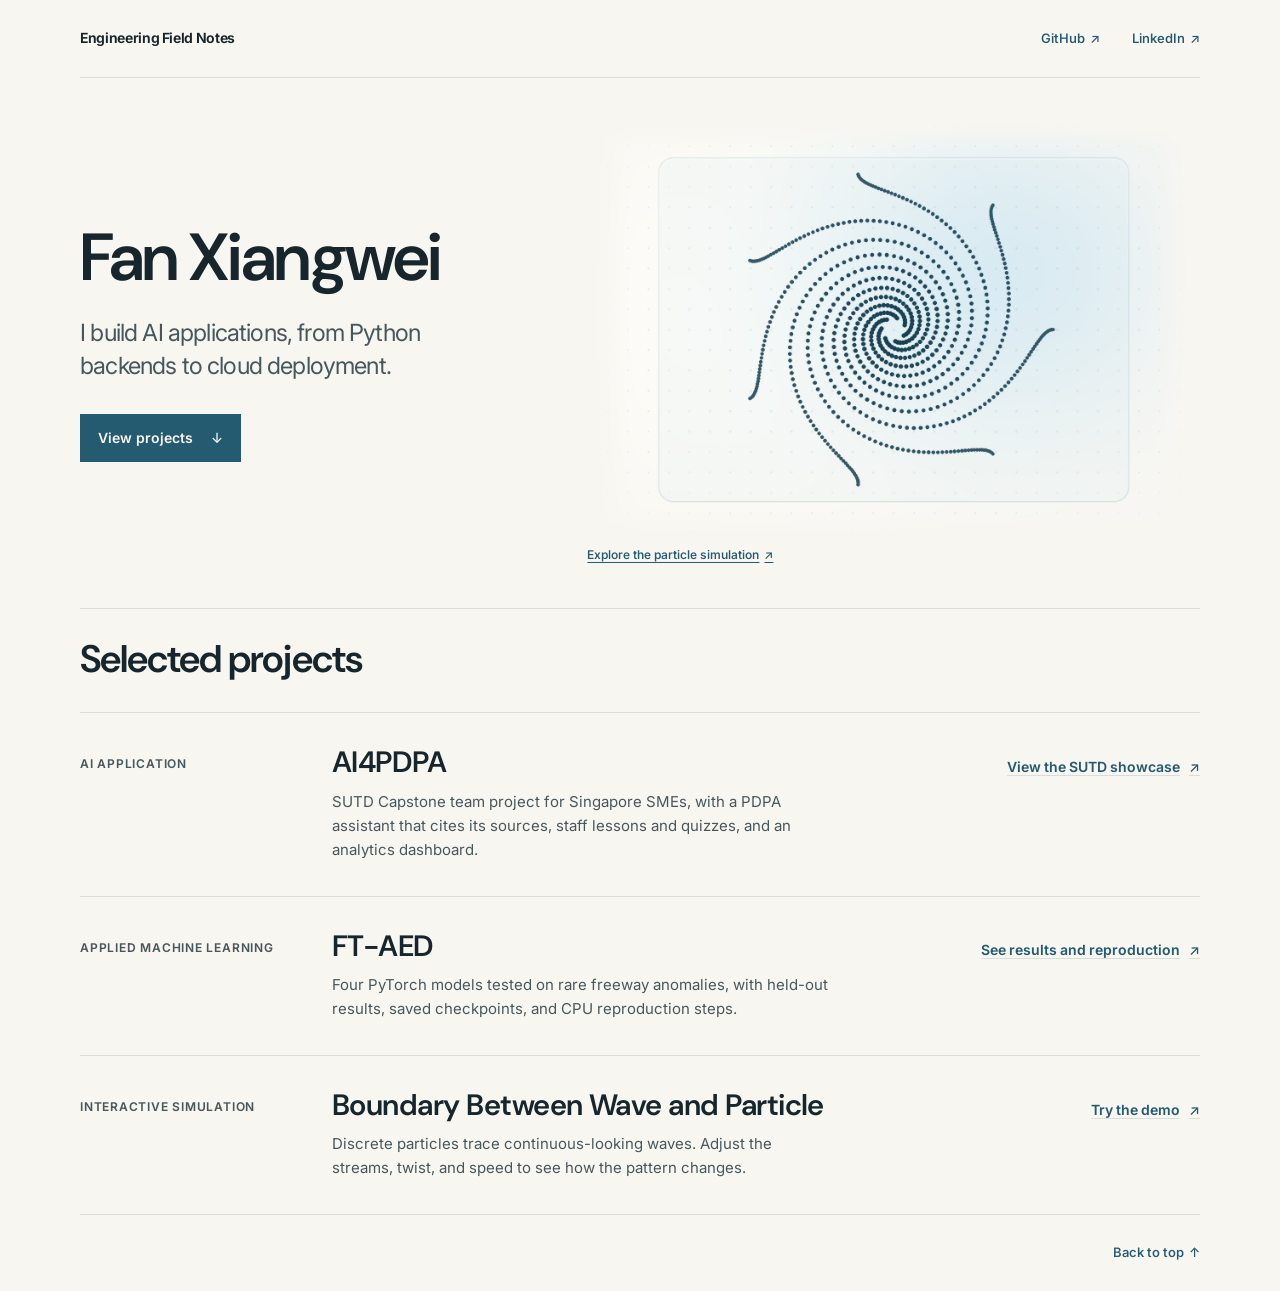
==== index.html @ f74d049d "Publish portfolio v1" ====
<!doctype html>
<html lang="en">
<head>
  <meta charset="utf-8">
  <meta name="viewport" content="width=device-width, initial-scale=1">
  <meta name="description" content="Engineering portfolio of Fan Xiangwei.">
  <title>Fan Xiangwei | Engineering Field Notes</title>
  <link rel="stylesheet" href="styles.css">
  <link rel="stylesheet" href="concept-a.css">
</head>
<body id="top">
  <header class="masthead wrap">
    <p class="imprint">Engineering Field Notes</p>
    <nav class="profile-links" aria-label="Profiles">
      <a href="https://github.com/XavierFan0413">GitHub <span class="arrow" aria-hidden="true">↗</span></a>
      <a href="https://sg.linkedin.com/in/fanxiangwei">LinkedIn <span class="arrow" aria-hidden="true">↗</span></a>
    </nav>
  </header>

  <main>
    <section class="hero hero--split wrap" aria-labelledby="name">
      <div class="intro">
        <h1 id="name">Fan Xiangwei</h1>
        <p>I build AI applications, from Python backends to cloud deployment.</p>
        <a class="project-button" href="#projects">View projects <span class="arrow" aria-hidden="true">↓</span></a>
      </div>
      <figure class="particle-figure">
        <img src="assets/particle-acrylic-flat.webp" width="1440" height="996" alt="Seven dark particle streams form a spiral across a clear acrylic surface, with a faint dot lattice behind it.">
        <figcaption>
          <a href="https://xavierfan0413.github.io/boundary-wave-particle-demo/web/index.html">Explore the particle simulation <span class="arrow" aria-hidden="true">↗</span></a>
        </figcaption>
      </figure>
    </section>

    <section class="projects wrap" id="projects" aria-labelledby="projects-heading" tabindex="-1">
      <h2 id="projects-heading">Selected projects</h2>
      <article class="project-row">
        <p class="project-type">AI application</p>
        <div class="project-details">
          <h3>AI4PDPA</h3>
          <p>SUTD Capstone team project for Singapore SMEs, with a PDPA assistant that cites its sources, staff lessons and quizzes, and an analytics dashboard.</p>
        </div>
        <a class="project-action" href="https://capstoneshowcase.sutd.edu.sg/project/proj-07-asiacloud-ai4pdpa/">View the SUTD showcase <span class="arrow" aria-hidden="true">↗</span></a>
      </article>
      <article class="project-row">
        <p class="project-type">Applied machine learning</p>
        <div class="project-details">
          <h3>FT-AED</h3>
          <p>Four PyTorch models tested on rare freeway anomalies, with held-out results, saved checkpoints, and CPU reproduction steps.</p>
        </div>
        <a class="project-action" href="https://github.com/XavierFan0413/ft-aed-dl-project#held-out-test-results">See results and reproduction <span class="arrow" aria-hidden="true">↗</span></a>
      </article>
      <article class="project-row">
        <p class="project-type">Interactive simulation</p>
        <div class="project-details">
          <h3>Boundary Between Wave and Particle</h3>
          <p>Discrete particles trace continuous-looking waves. Adjust the streams, twist, and speed to see how the pattern changes.</p>
        </div>
        <a class="project-action" href="https://xavierfan0413.github.io/boundary-wave-particle-demo/web/index.html">Try the demo <span class="arrow" aria-hidden="true">↗</span></a>
      </article>
    </section>
  </main>

  <footer class="site-footer wrap">
    <a href="#top">Back to top <span class="arrow" aria-hidden="true">↑</span></a>
  </footer>
</body>
</html>
---- styles.css ----
@font-face {
  font-family: Inter;
  src: url("assets/inter.ttf") format("truetype");
  font-weight: 100 900;
  font-display: swap;
}

:root {
  color-scheme: light;
  --paper: #F8F6F1;
  --ink: #17262C;
  --muted: #47585D;
  --lake: #245B70;
  --line: #D8DFDA;
  --display: var(--body);
  --body: Inter, system-ui, sans-serif;
  --gutter: clamp(24px, 6.25vw, 104px);
  scroll-behavior: smooth;
}

*, *::before, *::after { box-sizing: border-box; }
body { margin: 0; background: var(--paper); color: var(--ink); font: 16px/1.6 var(--body); }
h1, h2, h3, p, figure { margin: 0; }
h1, h2, h3 { font: 400 1em/1 var(--display); }
a { color: var(--lake); text-underline-offset: 0.22em; }
a:focus-visible { outline: 2px solid var(--lake); outline-offset: 5px; }

.wrap { width: min(1220px, calc(100% - 2 * var(--gutter))); margin-inline: auto; }
.masthead, .site-footer { display: flex; align-items: center; justify-content: space-between; gap: 16px; }
.masthead { min-height: 78px; border-bottom: 1px solid var(--line); }
.imprint { font-size: 14px; font-weight: 650; letter-spacing: -0.025em; }
.profile-links { display: flex; gap: clamp(14px, 3vw, 32px); }
.profile-links a, .site-footer a { display: inline-flex; align-items: center; gap: 5px; min-height: 44px; font-size: 13px; font-weight: 550; text-decoration: none; }
.profile-links a:hover, .site-footer a:hover { text-decoration: underline; }
.arrow { display: inline-block; font-weight: 500; transition: transform 180ms ease; }
a:hover .arrow { transform: translate(2px, -2px); }

.hero { padding-block: clamp(74px, 7vw, 104px) clamp(80px, 7.2vw, 108px); }
.hero--split { display: grid; grid-template-columns: minmax(0, 1fr) minmax(0, 1.16fr); align-items: center; gap: clamp(34px, 4.4vw, 64px); }
.hero h1 { font-size: clamp(72px, 7.65vw, 110px); line-height: 0.93; letter-spacing: -0.035em; }
.hero p { max-width: 27ch; margin-top: 24px; color: var(--muted); font-size: clamp(21px, 1.85vw, 26px); line-height: 1.38; letter-spacing: -0.035em; text-wrap: pretty; }
.intro { animation: arrive 480ms ease-out both; }
.project-button { display: inline-flex; align-items: center; gap: 18px; min-height: 48px; margin-top: 32px; padding: 10px 17px; border: 1px solid var(--lake); color: var(--paper); background: var(--lake); font-size: 14px; font-weight: 600; text-decoration: none; transition: color 180ms ease, background-color 180ms ease; }
.project-button:hover { color: var(--lake); background-color: var(--paper); }
.project-button:hover .arrow { transform: translateY(3px); }

.particle-figure { min-width: 0; }
.particle-figure img { display: block; width: 100%; height: auto; background: var(--ink); }
.particle-figure figcaption { display: flex; justify-content: space-between; flex-wrap: wrap; gap: 2px 12px; padding-top: 10px; color: var(--muted); font-size: 12px; line-height: 1.5; }

.projects { border-top: 1px solid var(--line); scroll-margin-top: 24px; }
.projects h2 { padding-block: 28px 31px; font-size: clamp(42px, 4vw, 58px); letter-spacing: -0.025em; }
.project-row { display: grid; grid-template-columns: minmax(150px, 1fr) minmax(0, 2.6fr) minmax(185px, 1.2fr); align-items: start; gap: 24px 32px; border-top: 1px solid var(--line); padding-block: 32px 34px; }
.project-type { padding-top: 9px; color: var(--muted); font-size: 12px; font-weight: 620; letter-spacing: 0.065em; text-transform: uppercase; }
.project-details h3 { font-size: clamp(32px, 3.4vw, 47px); letter-spacing: -0.018em; text-wrap: balance; }
.project-details p { max-width: 56ch; margin-top: 10px; color: var(--muted); font-size: 15px; line-height: 1.6; }
.project-action { display: inline-flex; align-items: center; justify-self: end; gap: 9px; min-height: 44px; font-size: 14px; font-weight: 620; text-decoration-color: var(--line); }
.project-action:hover { text-decoration-color: currentColor; }
.site-footer { justify-content: flex-end; min-height: 77px; border-top: 1px solid var(--line); }
.site-footer a:hover .arrow { transform: translateY(-3px); }


@keyframes arrive {
  from { opacity: 0; transform: translateY(7px); }
  to { opacity: 1; transform: translateY(0); }
}

@media (max-width: 900px) {
  .hero--split { grid-template-columns: 1fr; max-width: 665px; }
  .hero { padding-block: 65px 66px; }
  .project-row { grid-template-columns: minmax(0, 1fr) auto; column-gap: 24px; row-gap: 6px; }
  .project-type { grid-column: 1 / -1; padding-top: 0; }
}

@media (max-width: 540px) {
  .masthead { min-height: 60px; }
  .imprint { font-size: 13px; }
  .profile-links a { font-size: 12px; }
  .profile-links .arrow { display: none; }
  .hero { padding-block: 54px 58px; }
  .hero h1 { font-size: clamp(58px, 18vw, 76px); }
  .hero p { margin-top: 18px; }
  .project-button { margin-top: 23px; }
  .hero--split { gap: 35px; }
  .projects h2 { padding-block: 23px; }
  .project-row { grid-template-columns: minmax(0, 1fr); row-gap: 8px; padding-block: 24px 20px; }
  .project-details h3 { text-wrap: pretty; }
  .project-details p { margin-top: 8px; }
  .project-action { justify-self: start; }
  .site-footer { min-height: 64px; }
}

@media (prefers-reduced-motion: reduce) {
  :root { scroll-behavior: auto; }
  *, *::before, *::after { animation: none !important; transition: none !important; }
}
---- concept-a.css ----
@font-face {
  font-family: "DM Sans";
  src: url("assets/dm-sans.ttf") format("truetype");
  font-weight: 100 1000;
  font-display: swap;
}

:root {
  --display: "DM Sans", var(--body);
}

h1, h2, h3 {
  font-weight: 600;
}

.hero--split {
  padding-block: clamp(30px, 3.1vw, 46px) clamp(32px, 3.2vw, 48px);
  grid-template-columns: minmax(0, 0.87fr) minmax(0, 1.13fr);
  column-gap: clamp(24px, 2.8vw, 42px);
}

.hero .particle-figure img {
  background: var(--paper);
}

.hero .particle-figure figcaption {
  padding-top: 2px;
}

.hero .particle-figure a {
  display: inline-flex;
  align-items: center;
  gap: 5px;
  min-height: 24px;
  font-weight: 550;
}

.hero h1 {
  font-size: clamp(46px, 5.2vw, 76px);
  line-height: 1.06;
  letter-spacing: -0.027em;
  text-wrap: balance;
}

.projects h2 {
  font-size: clamp(32px, 3vw, 44px);
  line-height: 1.15;
}

.project-details h3 {
  font-size: clamp(25px, 2.3vw, 34px);
  line-height: 1.16;
}

@media (max-width: 900px) {
  .hero--split { grid-template-columns: 1fr; }
}

@media (max-width: 540px) {
  .hero--split {
    gap: 16px;
    padding-block: 35px 27px;
  }

  .hero h1 {
    font-size: clamp(36px, 12.5vw, 52px);
  }

  .hero p { margin-top: 16px; }
  .project-button { margin-top: 21px; }
}
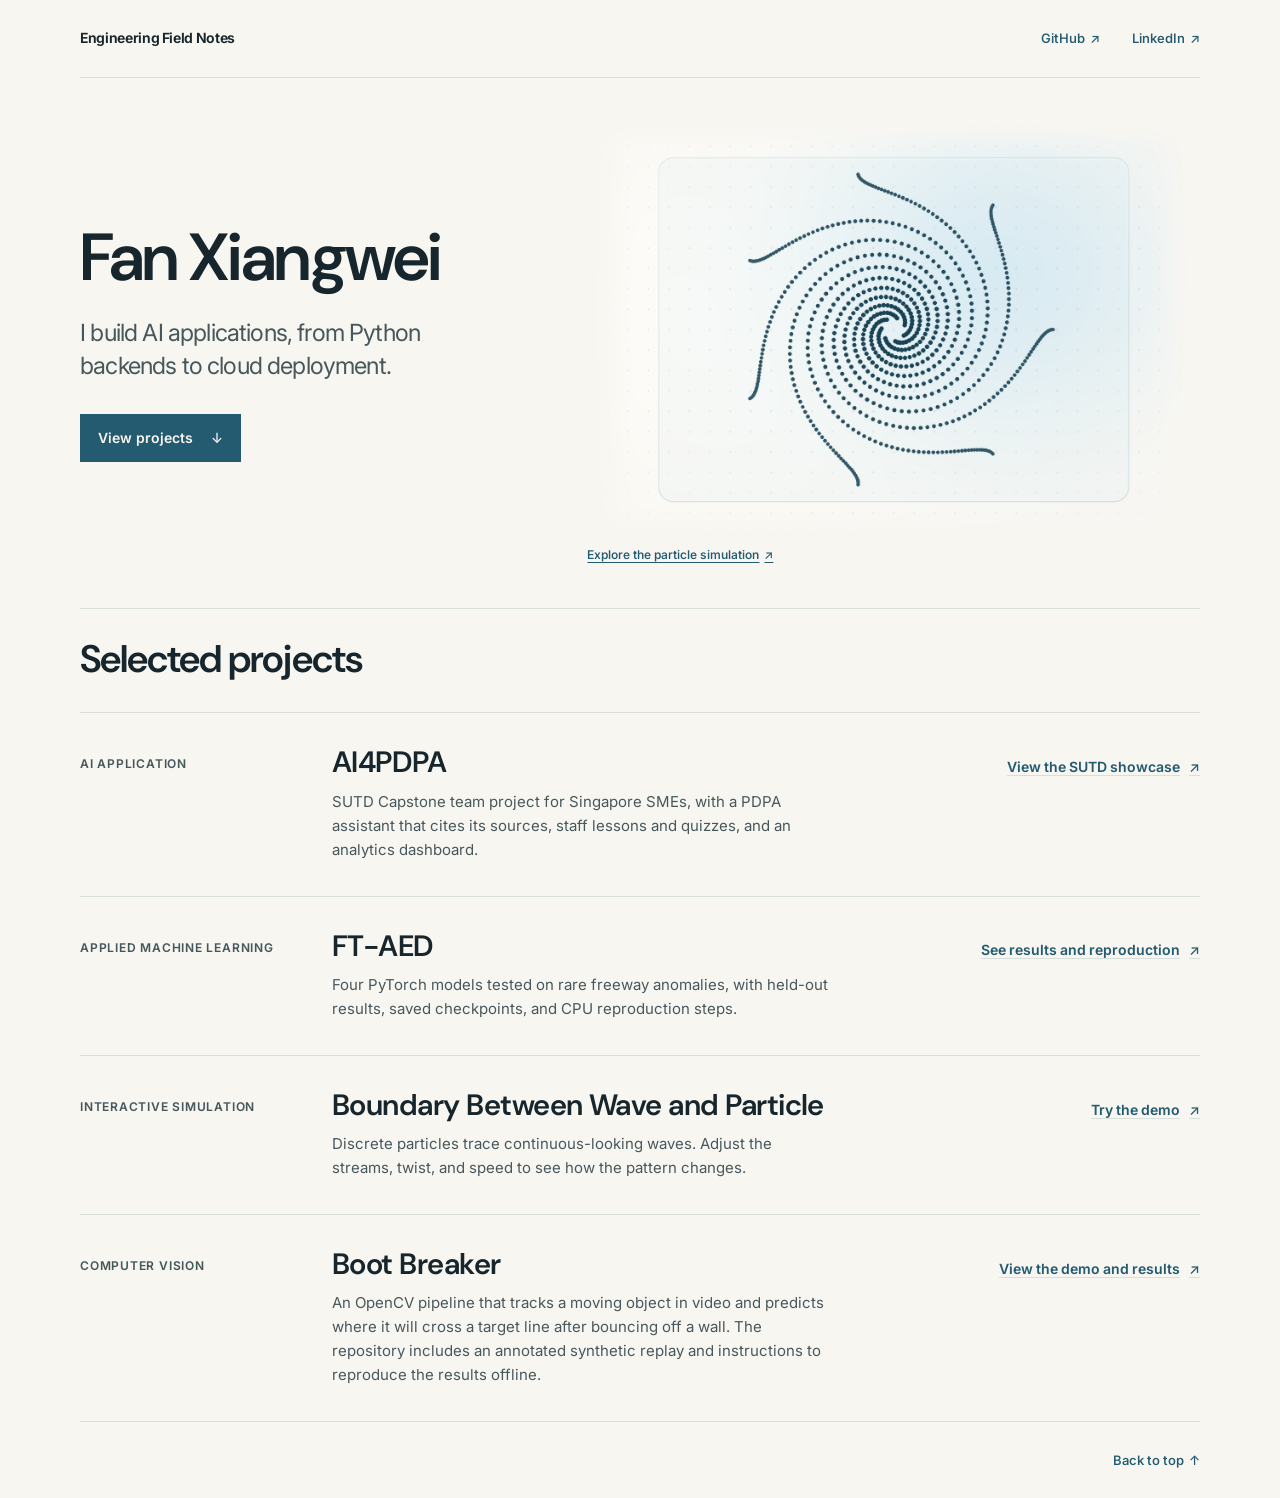
==== commit 4aa04077: "Add Boot Breaker to selected projects" ====
--- a/index.html
+++ b/index.html
@@ -58,6 +58,14 @@
         </div>
         <a class="project-action" href="https://xavierfan0413.github.io/boundary-wave-particle-demo/web/index.html">Try the demo <span class="arrow" aria-hidden="true">↗</span></a>
       </article>
+      <article class="project-row">
+        <p class="project-type">Computer Vision</p>
+        <div class="project-details">
+          <h3>Boot Breaker</h3>
+          <p>An OpenCV pipeline that tracks a moving object in video and predicts where it will cross a target line after bouncing off a wall. The repository includes an annotated synthetic replay and instructions to reproduce the results offline.</p>
+        </div>
+        <a class="project-action" href="https://github.com/XavierFan0413/dota2-boot-breaker-bot/blob/main/README.md">View the demo and results <span class="arrow" aria-hidden="true">↗</span></a>
+      </article>
     </section>
   </main>
 
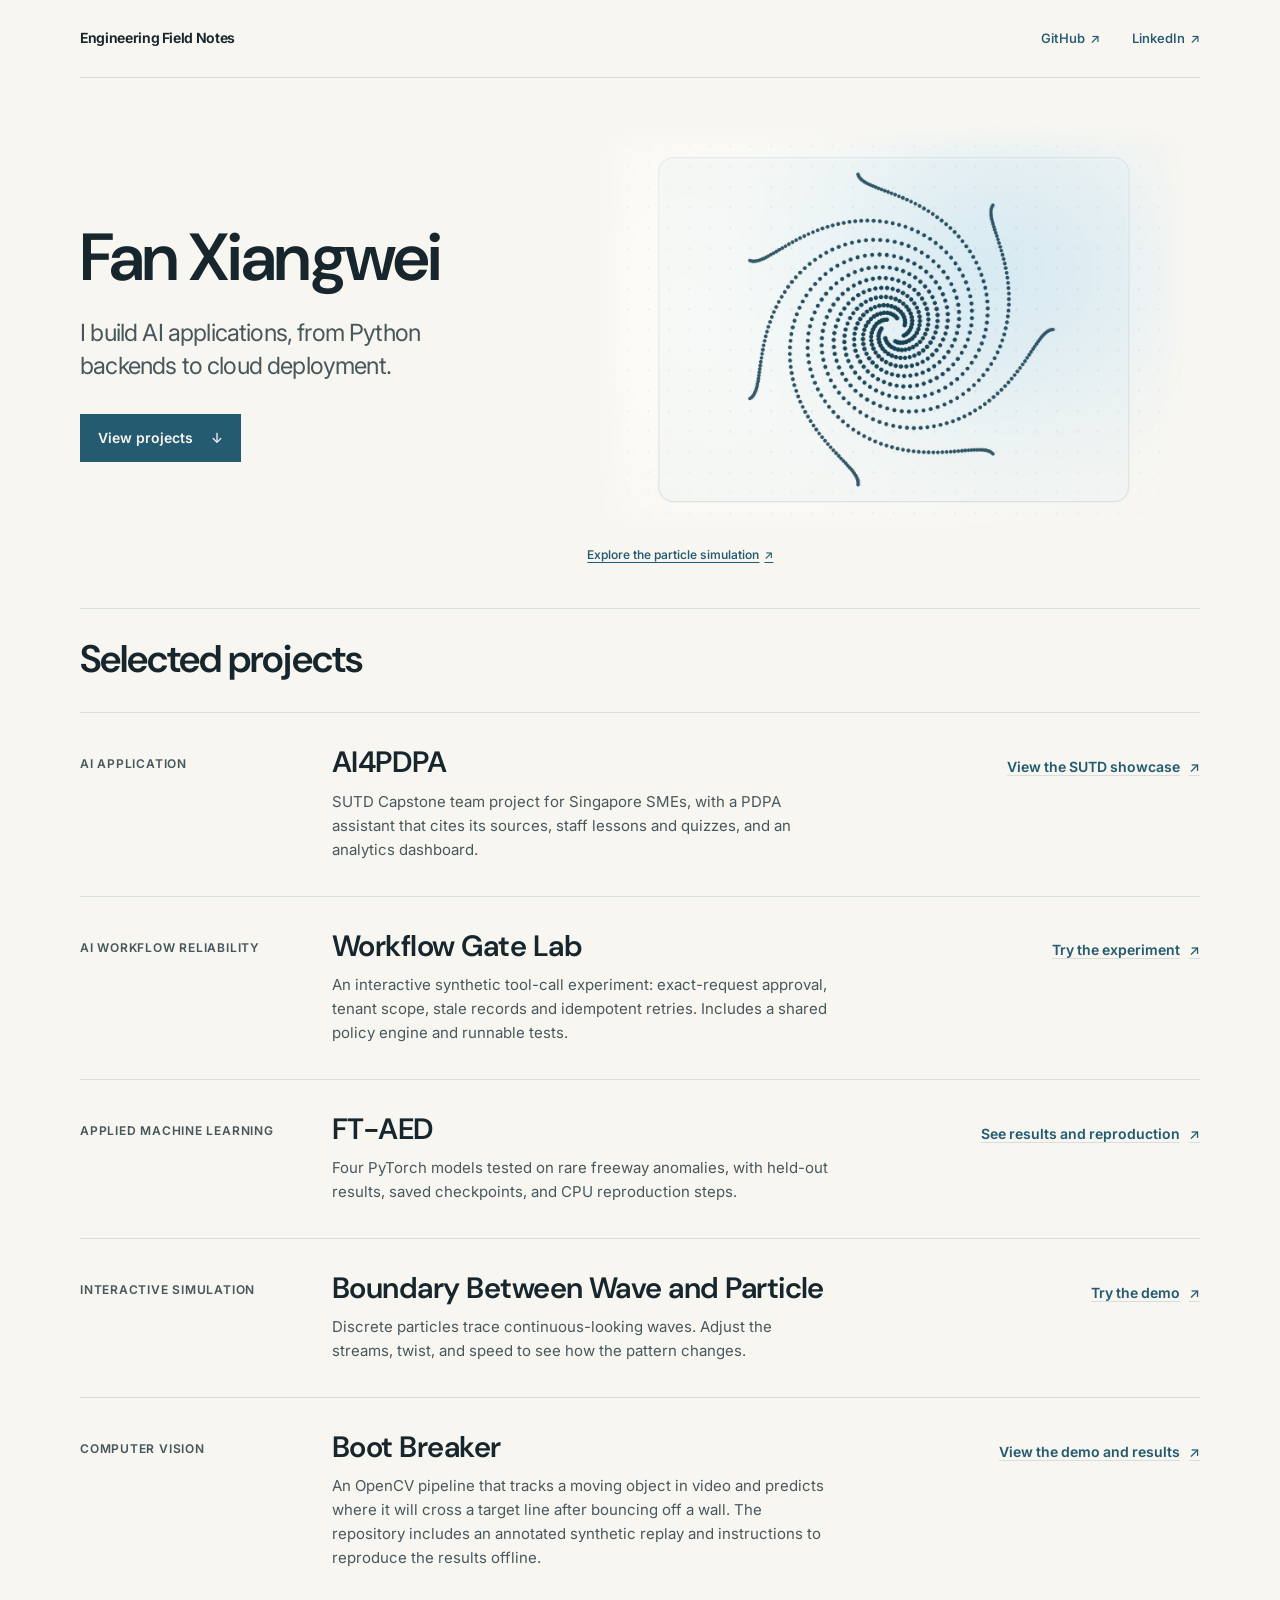
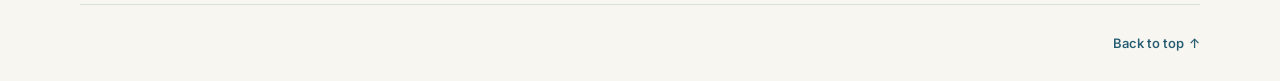
==== commit dd0b1422: "Publish synthetic workflow approval lab with shared gate and 33 tests" ====
--- a/index.html
+++ b/index.html
@@ -43,6 +43,14 @@
         <a class="project-action" href="https://capstoneshowcase.sutd.edu.sg/project/proj-07-asiacloud-ai4pdpa/">View the SUTD showcase <span class="arrow" aria-hidden="true">↗</span></a>
       </article>
       <article class="project-row">
+        <p class="project-type">AI workflow reliability</p>
+        <div class="project-details">
+          <h3>Workflow Gate Lab</h3>
+          <p>An interactive synthetic tool-call experiment: exact-request approval, tenant scope, stale records and idempotent retries. Includes a shared policy engine and runnable tests.</p>
+        </div>
+        <a class="project-action" href="demos/workflow-gate/">Try the experiment <span class="arrow" aria-hidden="true">↗</span></a>
+      </article>
+      <article class="project-row">
         <p class="project-type">Applied machine learning</p>
         <div class="project-details">
           <h3>FT-AED</h3>
